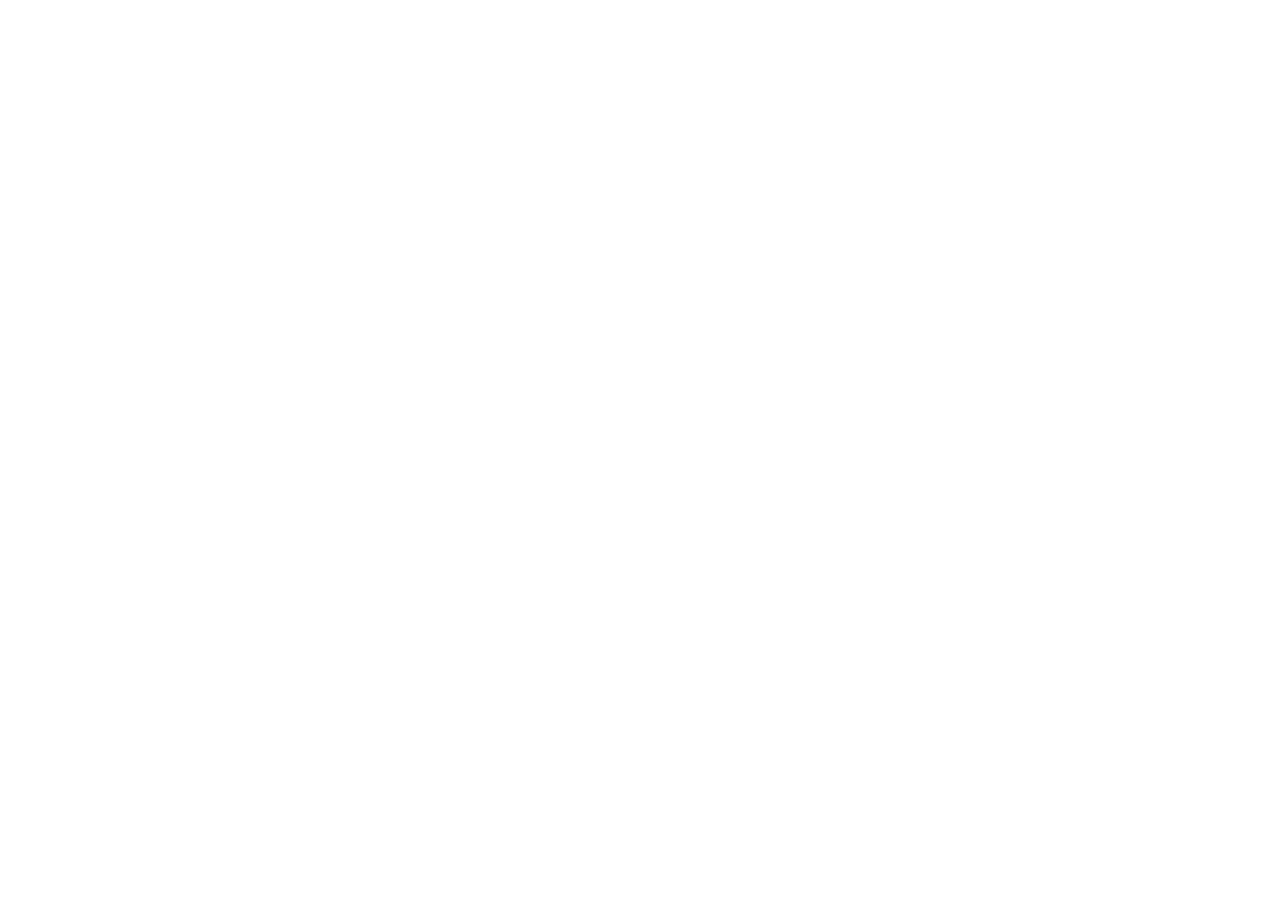
==== index.html @ 3aaa31ea "apply" ====
<!doctype html><html lang="en"><head><meta charset="utf-8"/><link rel="icon" href="/portrait-master/favicon.ico"/><meta name="viewport" content="width=device-width,initial-scale=1"/><meta name="theme-color" content="#000000"/><meta name="description" content="Web site created using create-react-app"/><link rel="apple-touch-icon" href="/portrait-master/logo192.png"/><link rel="manifest" href="/portrait-master/manifest.json"/><style>body::-webkit-scrollbar{display:none}</style><title>React App</title><link href="/portrait-master/static/css/2.fb346933.chunk.css" rel="stylesheet"><link href="/portrait-master/static/css/main.d87c5b0f.chunk.css" rel="stylesheet"></head><body><noscript>You need to enable JavaScript to run this app.</noscript><div id="root"></div><script>!function(e){function t(t){for(var n,a,l=t[0],p=t[1],i=t[2],c=0,s=[];c<l.length;c++)a=l[c],Object.prototype.hasOwnProperty.call(o,a)&&o[a]&&s.push(o[a][0]),o[a]=0;for(n in p)Object.prototype.hasOwnProperty.call(p,n)&&(e[n]=p[n]);for(f&&f(t);s.length;)s.shift()();return u.push.apply(u,i||[]),r()}function r(){for(var e,t=0;t<u.length;t++){for(var r=u[t],n=!0,l=1;l<r.length;l++){var p=r[l];0!==o[p]&&(n=!1)}n&&(u.splice(t--,1),e=a(a.s=r[0]))}return e}var n={},o={1:0},u=[];function a(t){if(n[t])return n[t].exports;var r=n[t]={i:t,l:!1,exports:{}};return e[t].call(r.exports,r,r.exports,a),r.l=!0,r.exports}a.m=e,a.c=n,a.d=function(e,t,r){a.o(e,t)||Object.defineProperty(e,t,{enumerable:!0,get:r})},a.r=function(e){"undefined"!=typeof Symbol&&Symbol.toStringTag&&Object.defineProperty(e,Symbol.toStringTag,{value:"Module"}),Object.defineProperty(e,"__esModule",{value:!0})},a.t=function(e,t){if(1&t&&(e=a(e)),8&t)return e;if(4&t&&"object"==typeof e&&e&&e.__esModule)return e;var r=Object.create(null);if(a.r(r),Object.defineProperty(r,"default",{enumerable:!0,value:e}),2&t&&"string"!=typeof e)for(var n in e)a.d(r,n,function(t){return e[t]}.bind(null,n));return r},a.n=function(e){var t=e&&e.__esModule?function(){return e.default}:function(){return e};return a.d(t,"a",t),t},a.o=function(e,t){return Object.prototype.hasOwnProperty.call(e,t)},a.p="/portrait-master/";var l=this["webpackJsonpreact-template"]=this["webpackJsonpreact-template"]||[],p=l.push.bind(l);l.push=t,l=l.slice();for(var i=0;i<l.length;i++)t(l[i]);var f=p;r()}([])</script><script src="/portrait-master/static/js/2.a235902c.chunk.js"></script><script src="/portrait-master/static/js/main.78b398bf.chunk.js"></script></body></html>
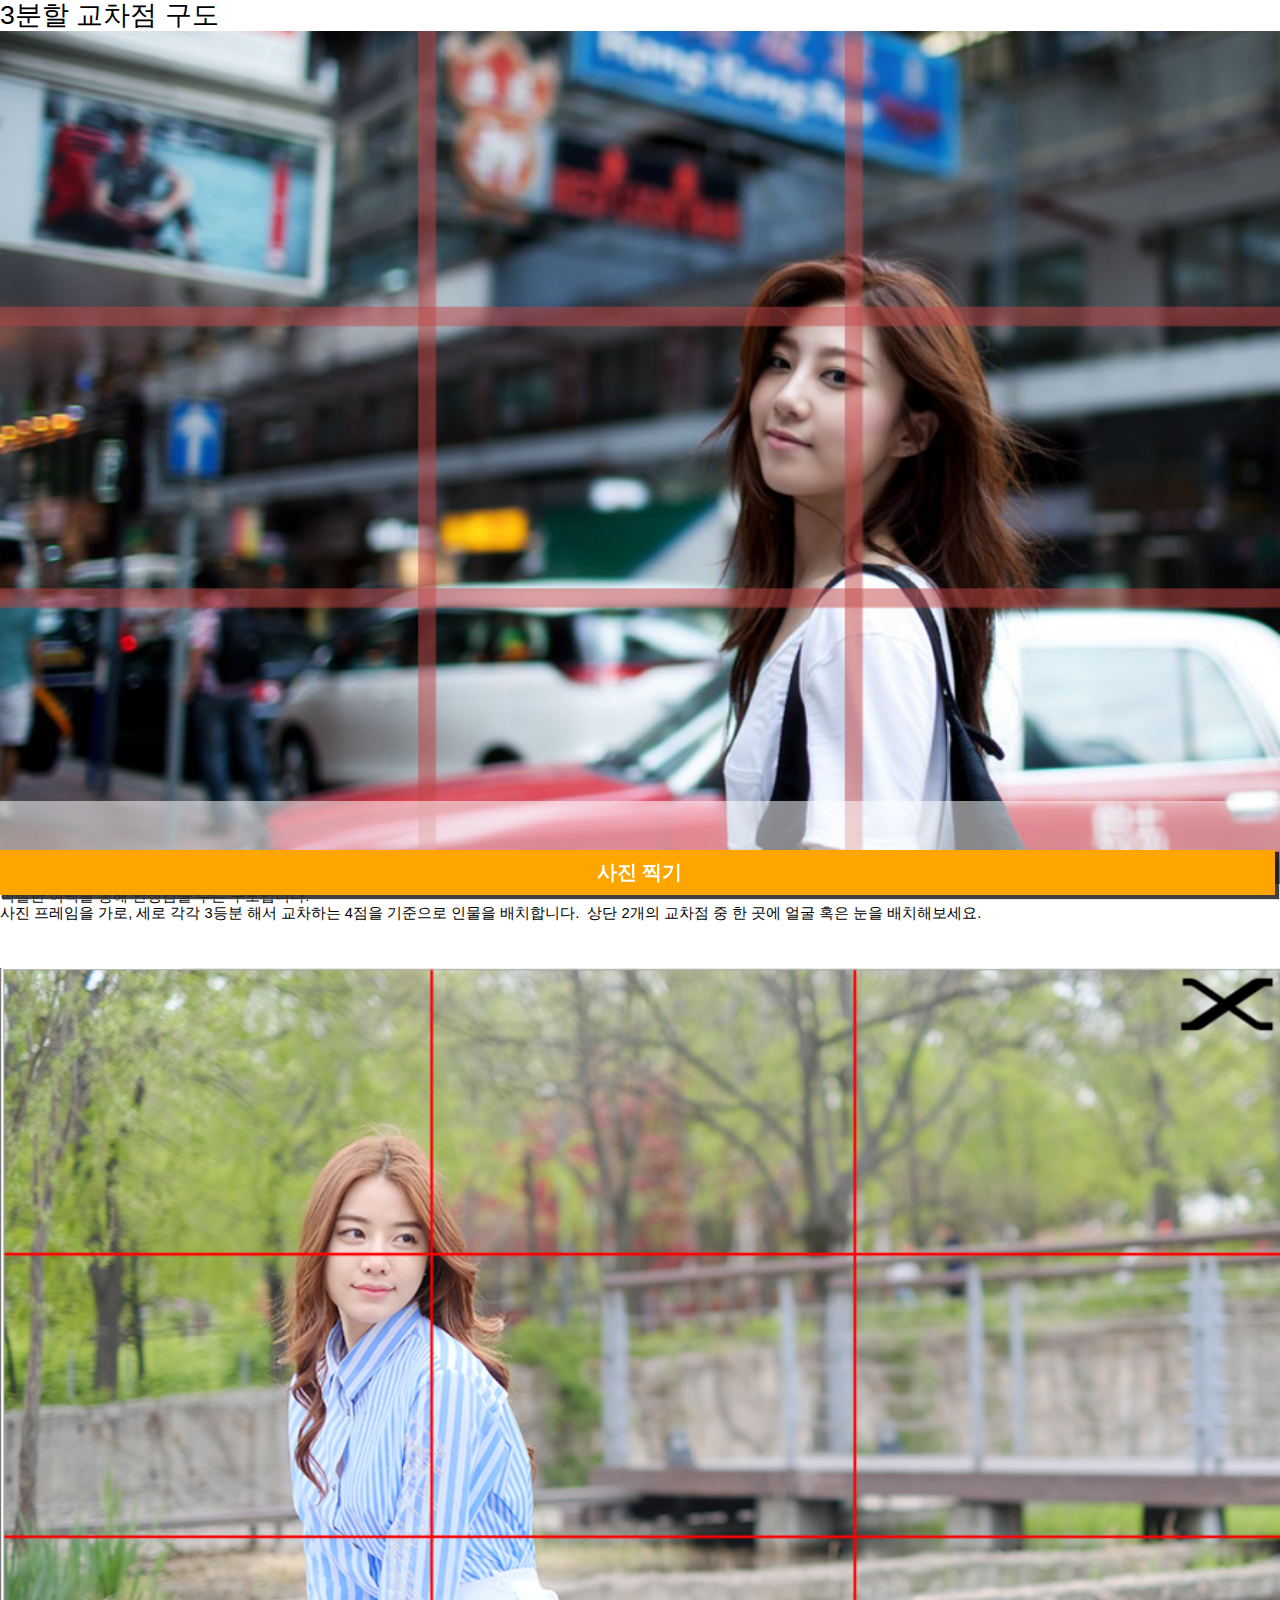
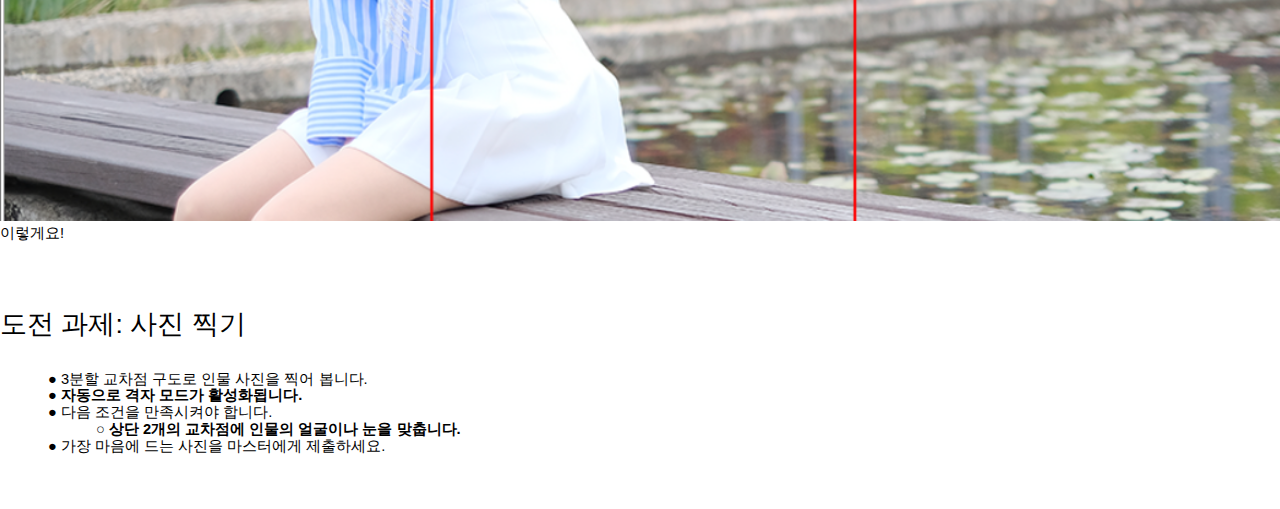
==== commit c8f8884a: "update" ====
--- a/index.html
+++ b/index.html
@@ -1 +1 @@
-<!doctype html><html lang="en"><head><meta charset="utf-8"/><link rel="icon" href="/portrait-master/favicon.ico"/><meta name="viewport" content="width=device-width,initial-scale=1"/><meta name="theme-color" content="#000000"/><meta name="description" content="Web site created using create-react-app"/><link rel="apple-touch-icon" href="/portrait-master/logo192.png"/><link rel="manifest" href="/portrait-master/manifest.json"/><style>body::-webkit-scrollbar{display:none}</style><title>React App</title><link href="/portrait-master/static/css/2.fb346933.chunk.css" rel="stylesheet"><link href="/portrait-master/static/css/main.d87c5b0f.chunk.css" rel="stylesheet"></head><body><noscript>You need to enable JavaScript to run this app.</noscript><div id="root"></div><script>!function(e){function t(t){for(var n,a,l=t[0],p=t[1],i=t[2],c=0,s=[];c<l.length;c++)a=l[c],Object.prototype.hasOwnProperty.call(o,a)&&o[a]&&s.push(o[a][0]),o[a]=0;for(n in p)Object.prototype.hasOwnProperty.call(p,n)&&(e[n]=p[n]);for(f&&f(t);s.length;)s.shift()();return u.push.apply(u,i||[]),r()}function r(){for(var e,t=0;t<u.length;t++){for(var r=u[t],n=!0,l=1;l<r.length;l++){var p=r[l];0!==o[p]&&(n=!1)}n&&(u.splice(t--,1),e=a(a.s=r[0]))}return e}var n={},o={1:0},u=[];function a(t){if(n[t])return n[t].exports;var r=n[t]={i:t,l:!1,exports:{}};return e[t].call(r.exports,r,r.exports,a),r.l=!0,r.exports}a.m=e,a.c=n,a.d=function(e,t,r){a.o(e,t)||Object.defineProperty(e,t,{enumerable:!0,get:r})},a.r=function(e){"undefined"!=typeof Symbol&&Symbol.toStringTag&&Object.defineProperty(e,Symbol.toStringTag,{value:"Module"}),Object.defineProperty(e,"__esModule",{value:!0})},a.t=function(e,t){if(1&t&&(e=a(e)),8&t)return e;if(4&t&&"object"==typeof e&&e&&e.__esModule)return e;var r=Object.create(null);if(a.r(r),Object.defineProperty(r,"default",{enumerable:!0,value:e}),2&t&&"string"!=typeof e)for(var n in e)a.d(r,n,function(t){return e[t]}.bind(null,n));return r},a.n=function(e){var t=e&&e.__esModule?function(){return e.default}:function(){return e};return a.d(t,"a",t),t},a.o=function(e,t){return Object.prototype.hasOwnProperty.call(e,t)},a.p="/portrait-master/";var l=this["webpackJsonpreact-template"]=this["webpackJsonpreact-template"]||[],p=l.push.bind(l);l.push=t,l=l.slice();for(var i=0;i<l.length;i++)t(l[i]);var f=p;r()}([])</script><script src="/portrait-master/static/js/2.a235902c.chunk.js"></script><script src="/portrait-master/static/js/main.78b398bf.chunk.js"></script></body></html>+<!doctype html><html lang="en"><head><meta charset="utf-8"/><link rel="icon" href="./favicon.ico"/><meta name="viewport" content="width=device-width,initial-scale=1"/><meta name="theme-color" content="#000000"/><meta name="description" content="Web site created using create-react-app"/><link rel="apple-touch-icon" href="./logo192.png"/><link rel="manifest" href="./manifest.json"/><style>body::-webkit-scrollbar{display:none}</style><title>React App</title><link href="./static/css/2.fb346933.chunk.css" rel="stylesheet"><link href="./static/css/main.0df53f90.chunk.css" rel="stylesheet"></head><body><noscript>You need to enable JavaScript to run this app.</noscript><div id="root"></div><script>!function(e){function t(t){for(var n,l,a=t[0],p=t[1],f=t[2],c=0,s=[];c<a.length;c++)l=a[c],Object.prototype.hasOwnProperty.call(o,l)&&o[l]&&s.push(o[l][0]),o[l]=0;for(n in p)Object.prototype.hasOwnProperty.call(p,n)&&(e[n]=p[n]);for(i&&i(t);s.length;)s.shift()();return u.push.apply(u,f||[]),r()}function r(){for(var e,t=0;t<u.length;t++){for(var r=u[t],n=!0,a=1;a<r.length;a++){var p=r[a];0!==o[p]&&(n=!1)}n&&(u.splice(t--,1),e=l(l.s=r[0]))}return e}var n={},o={1:0},u=[];function l(t){if(n[t])return n[t].exports;var r=n[t]={i:t,l:!1,exports:{}};return e[t].call(r.exports,r,r.exports,l),r.l=!0,r.exports}l.m=e,l.c=n,l.d=function(e,t,r){l.o(e,t)||Object.defineProperty(e,t,{enumerable:!0,get:r})},l.r=function(e){"undefined"!=typeof Symbol&&Symbol.toStringTag&&Object.defineProperty(e,Symbol.toStringTag,{value:"Module"}),Object.defineProperty(e,"__esModule",{value:!0})},l.t=function(e,t){if(1&t&&(e=l(e)),8&t)return e;if(4&t&&"object"==typeof e&&e&&e.__esModule)return e;var r=Object.create(null);if(l.r(r),Object.defineProperty(r,"default",{enumerable:!0,value:e}),2&t&&"string"!=typeof e)for(var n in e)l.d(r,n,function(t){return e[t]}.bind(null,n));return r},l.n=function(e){var t=e&&e.__esModule?function(){return e.default}:function(){return e};return l.d(t,"a",t),t},l.o=function(e,t){return Object.prototype.hasOwnProperty.call(e,t)},l.p="./";var a=this["webpackJsonpreact-template"]=this["webpackJsonpreact-template"]||[],p=a.push.bind(a);a.push=t,a=a.slice();for(var f=0;f<a.length;f++)t(a[f]);var i=p;r()}([])</script><script src="./static/js/2.4d4bf7a2.chunk.js"></script><script src="./static/js/main.c6b60962.chunk.js"></script></body></html>--- a/static/css/2.fb346933.chunk.css
+++ b/static/css/2.fb346933.chunk.css
@@ -0,0 +1,2 @@
+.carousel.carousel-slider .control-arrow,.carousel .control-arrow{transition:all .25s ease-in;opacity:.4;filter:alpha(opacity=40);position:absolute;z-index:2;top:20px;background:none;border:0;font-size:32px;cursor:pointer}.carousel .control-arrow:hover{opacity:1;filter:alpha(opacity=100)}.carousel.carousel-slider .control-arrow:before,.carousel .control-arrow:before{margin:0 5px;display:inline-block;border-top:8px solid transparent;border-bottom:8px solid transparent;content:""}.carousel .control-disabled.control-arrow{opacity:0;filter:alpha(opacity=0);cursor:inherit;display:none}.carousel .control-prev.control-arrow{left:0}.carousel .control-prev.control-arrow:before{border-right:8px solid #fff}.carousel .control-next.control-arrow{right:0}.carousel .control-next.control-arrow:before{border-left:8px solid #fff}.carousel-root{outline:none}.carousel{position:relative;width:100%}.carousel *{box-sizing:border-box}.carousel img{width:100%;display:inline-block;pointer-events:none}.carousel .carousel{position:relative}.carousel .control-arrow{outline:0;border:0;background:none;top:50%;margin-top:-13px;font-size:18px}.carousel .thumbs-wrapper{margin:20px;overflow:hidden}.carousel .thumbs{transition:all .15s ease-in;transform:translateZ(0);position:relative;list-style:none;white-space:nowrap}.carousel .thumb{transition:border .15s ease-in;display:inline-block;margin-right:6px;white-space:nowrap;overflow:hidden;border:3px solid #fff;padding:2px}.carousel .thumb:focus{border:3px solid #ccc;outline:none}.carousel .thumb.selected,.carousel .thumb:hover{border:3px solid #333}.carousel .thumb img{vertical-align:top}.carousel.carousel-slider{position:relative;margin:0;overflow:hidden}.carousel.carousel-slider .control-arrow{top:0;color:#fff;font-size:26px;bottom:0;margin-top:0;padding:5px}.carousel.carousel-slider .control-arrow:hover{background:rgba(0,0,0,.2)}.carousel .slider-wrapper{overflow:hidden;margin:auto;width:100%;transition:height .15s ease-in}.carousel .slider-wrapper.axis-horizontal .slider{-ms-box-orient:horizontal;display:-moz-flex;display:flex}.carousel .slider-wrapper.axis-horizontal .slider .slide{flex-direction:column;flex-flow:column}.carousel .slider-wrapper.axis-vertical{-ms-box-orient:horizontal;display:-moz-flex;display:flex}.carousel .slider-wrapper.axis-vertical .slider{flex-direction:column}.carousel .slider{margin:0;padding:0;position:relative;list-style:none;width:100%}.carousel .slider.animated{transition:all .35s ease-in-out}.carousel .slide{min-width:100%;margin:0;position:relative;text-align:center;background:#000}.carousel .slide img{width:100%;vertical-align:top;border:0}.carousel .slide iframe{display:inline-block;width:calc(100% - 80px);margin:0 40px 40px;border:0}.carousel .slide .legend{transition:all .5s ease-in-out;position:absolute;bottom:40px;left:50%;margin-left:-45%;width:90%;border-radius:10px;background:#000;color:#fff;padding:10px;font-size:12px;text-align:center;opacity:.25;transition:opacity .35s ease-in-out}.carousel .control-dots{position:absolute;bottom:0;margin:10px 0;padding:0;text-align:center;width:100%}@media (min-width:960px){.carousel .control-dots{bottom:0}}.carousel .control-dots .dot{transition:opacity .25s ease-in;opacity:.3;filter:alpha(opacity=30);box-shadow:1px 1px 2px rgba(0,0,0,.9);background:#fff;border-radius:50%;width:8px;height:8px;cursor:pointer;display:inline-block;margin:0 8px}.carousel .control-dots .dot.selected,.carousel .control-dots .dot:hover{opacity:1;filter:alpha(opacity=100)}.carousel .carousel-status{position:absolute;top:0;right:0;padding:5px;font-size:10px;text-shadow:1px 1px 1px rgba(0,0,0,.9);color:#fff}.carousel:hover .slide .legend{opacity:1}
+/*# sourceMappingURL=2.fb346933.chunk.css.map */--- a/static/css/main.0df53f90.chunk.css
+++ b/static/css/main.0df53f90.chunk.css
@@ -0,0 +1,2 @@
+body{margin:0;font-family:-apple-system,BlinkMacSystemFont,"Segoe UI","Roboto","Oxygen","Ubuntu","Cantarell","Fira Sans","Droid Sans","Helvetica Neue",sans-serif;-webkit-font-smoothing:antialiased;-moz-osx-font-smoothing:grayscale}code{font-family:source-code-pro,Menlo,Monaco,Consolas,"Courier New",monospace}.App{text-align:center}.App-logo{height:40vmin;pointer-events:none}@media (prefers-reduced-motion:no-preference){.App-logo{-webkit-animation:App-logo-spin 20s linear infinite;animation:App-logo-spin 20s linear infinite}}.App-header{background-color:#282c34;min-height:100vh;display:flex;flex-direction:column;align-items:center;justify-content:center;font-size:calc(10px + 2vmin);color:#fff}.App-link{color:#61dafb}@-webkit-keyframes App-logo-spin{0%{transform:rotate(0deg)}to{transform:rotate(1turn)}}@keyframes App-logo-spin{0%{transform:rotate(0deg)}to{transform:rotate(1turn)}}.SimpleCaptureImageList{display:flex;overflow:auto}.SimpleCaptureImageList::-webkit-scrollbar{display:none}.MainSceneRoot{width:100%;background-color:#fff}.MainSceneRoot::-webkit-scrollbar{display:none}.CameraCaptureEffect{position:fixed;height:100%;width:100%;left:0;top:0;background:#fff;opacity:1;display:none}.CameraCaptureAnimation{display:block;-webkit-animation:CameraCaptureAnimationKeyframe 1s linear;animation:CameraCaptureAnimationKeyframe 1s linear}@-webkit-keyframes CameraCaptureAnimationKeyframe{0%{opacity:1;display:block}to{opacity:0;display:none}}@keyframes CameraCaptureAnimationKeyframe{0%{opacity:1;display:block}to{opacity:0;display:none}}ol,ul{margin:0;padding:0;list-style:none}::-webkit-scrollbar{display:none}.gridView-filter-content{overflow:hidden;overflow-y:scroll;margin-top:18px;max-height:calc(100vh - 150px)}.gridView-play_quest{display:flex;flex-wrap:wrap;padding:0 1%}.gridView-play_quest li{width:185px;height:185px;margin:0 1.6% 24px;text-align:center}.gridView-play_quest_thumb{position:relative;width:auto;max-width:185px;height:185px;margin:0 auto}.gridView-play_quest_thumb_img{position:absolute;width:100%;left:0;top:0}.gridView-play_quest_thumb_is_selected_img{position:absolute;width:100%;left:0;top:0;-webkit-filter:brightness(150%) grayscale(80%);filter:brightness(150%) grayscale(80%)}.gridView-play_quest_thumb-check{position:absolute;width:30%;height:auto;left:80%;top:85%;opacity:.8;transform:translate(-50%,-50%)}.gridView-play_quest_thumb_check{position:absolute;width:20px;height:20px;margin:0}.gridView-play_quest_thumb_check img{position:absolute;width:auto;height:100%;transform:translateY(-200%)}.gridView-play_quest_label{display:block;margin:12px 0 0;font-size:9px;line-height:1.2;color:#fff}.simple_capture_left_title{position:absolute;left:0}.simple_capture_right_title{position:absolute;top:2px;right:10px;height:20px}.quest_main_button{position:fixed;bottom:5px;left:0;right:5px;height:45px;background-color:orange;box-shadow:3px 3px 1px 1px rgba(0,0,0,.75)}.quest_main_button span{height:12px;padding:1px 2px 0;margin:0 0 0 3px;font-size:20px;font-family:"NanumSquareRound";line-height:2.2;text-align:center;border-radius:3px;font-weight:700;color:#fff}.quest_main_left_button{position:fixed;bottom:5px;left:2.5%;width:45%;height:45px;background-color:orange;box-shadow:3px 3px 1px 1px rgba(0,0,0,.75)}.quest_main_left_button span{height:12px;padding:1px 2px 0;margin:0 0 0 3px;font-size:20px;font-family:"NanumSquareRound";line-height:2.2;text-align:center;border-radius:3px;font-weight:700;color:#fff}.quest_main_right_button{position:fixed;bottom:5px;left:52.5%;width:45%;height:45px;background-color:orange;box-shadow:3px 3px 1px 1px rgba(0,0,0,.75)}.quest_main_right_button span{height:12px;padding:1px 2px 0;margin:0 0 0 3px;font-size:20px;font-family:"NanumSquareRound";line-height:2.2;text-align:center;border-radius:3px;font-weight:700;color:#fff}.quest_reward_main_button{position:fixed;bottom:5px;left:0;right:5px;height:45px;background-color:orange;box-shadow:3px 3px 1px 1px rgba(0,0,0,.75)}.quest_reward_main_button span{height:12px;padding:1px 2px 0;margin:0 0 0 3px;font-size:16px;font-family:"NanumSquareRound";line-height:1.8;text-align:center;border-radius:3px;font-weight:700;color:#fff}.quest_reward_button{position:absolute;height:35%;top:55%;width:100%;left:0}.quest_reward_button img{position:relative;top:3px;height:70%;width:auto}.quest_reward_button span{position:relative;height:100%;color:#fff;width:100%;left:5px;fontSize:15px;textAlign:center}.lst-kix_caq9dug8t2jg-2>li:before{content:"\0025a0   "}.lst-kix_caq9dug8t2jg-3>li:before{content:"\0025cf   "}.lst-kix_caq9dug8t2jg-1>li:before{content:"\0025cb   "}.lst-kix_caq9dug8t2jg-5>li:before{content:"\0025a0   "}.lst-kix_caq9dug8t2jg-4>li:before{content:"\0025cb   "}ul.lst-kix_caq9dug8t2jg-0,ul.lst-kix_caq9dug8t2jg-1,ul.lst-kix_caq9dug8t2jg-2,ul.lst-kix_caq9dug8t2jg-3,ul.lst-kix_caq9dug8t2jg-4,ul.lst-kix_caq9dug8t2jg-5,ul.lst-kix_caq9dug8t2jg-7{list-style-type:none}.lst-kix_caq9dug8t2jg-6>li:before{content:"\0025cf   "}ul.lst-kix_caq9dug8t2jg-6{list-style-type:none}.lst-kix_caq9dug8t2jg-7>li:before{content:"\0025cb   "}ul.lst-kix_caq9dug8t2jg-8{list-style-type:none}.lst-kix_caq9dug8t2jg-0>li:before{content:"\0025cf   "}.lst-kix_caq9dug8t2jg-8>li:before{content:"\0025a0   "}ol{margin:0}ol,table td,table th{padding:0}.c0{margin-left:36pt;padding-top:0;padding-left:0;padding-bottom:0}.c0,.c5{line-height:1.15;orphans:2;widows:2;text-align:left}.c5{padding-top:20pt;padding-bottom:6pt;page-break-after:avoid}.c2{font-size:11pt}.c2,.c6{color:#000;font-weight:400;text-decoration:none;vertical-align:baseline;font-family:"Arial";font-style:normal}.c6{font-size:20pt}.c1{padding-top:0;padding-bottom:0;line-height:1.15;orphans:2;widows:2;text-align:left;height:11pt}.c8{color:#000;font-weight:700;text-decoration:none;vertical-align:baseline;font-size:11pt;font-family:"Arial";font-style:normal}.c4{padding-top:0;padding-bottom:0;line-height:1.15;orphans:2;widows:2;text-align:left}.c9{margin-left:72pt;padding-left:0}.c3{padding:0;margin:0}.title{color:#000;font-size:26pt;padding-bottom:3pt}.subtitle,.title{padding-top:0;font-family:"Arial";line-height:1.15;page-break-after:avoid;orphans:2;widows:2;text-align:left}.subtitle{color:#666;font-size:15pt;padding-bottom:16pt}.imageSpan{overflow:hidden;display:inline-block;border:0 solid #000;width:100%;height:auto}.imageStyle{width:100%;height:auto;margin:0}li,p{color:#000;font-size:11pt;font-family:"Arial"}p{margin:0}.title_text{color:#000;font-size:20pt;font-family:"Arial";line-height:1.15;page-break-after:avoid;text-align:left}h2{padding-top:18pt;color:#000;font-size:16pt;padding-bottom:6pt}h2,h3{font-family:"Arial";line-height:1.15;page-break-after:avoid;orphans:2;widows:2;text-align:left}h3{padding-top:16pt;color:#434343;font-size:14pt;padding-bottom:4pt}h4{padding-top:14pt;font-size:12pt}h4,h5{color:#666;padding-bottom:4pt;font-family:"Arial";line-height:1.15;page-break-after:avoid;orphans:2;widows:2;text-align:left}h5,h6{padding-top:12pt;font-size:11pt}h6{color:#666;padding-bottom:4pt;font-family:"Arial";line-height:1.15;page-break-after:avoid;font-style:italic;orphans:2;widows:2;text-align:left}.appbar_title_text{position:absolute;left:15px;font-size:33px;text-shadow:2px 2px #000;text-shadow:2px 2px #000,-1px -1px 0 #000,1px -1px 0 #000,-1px 1px 0 #000,1px 1px 0 #000;color:#fff}.appbar_quest_title_text{position:absolute;left:40px;font-size:33px;color:#fff}.appbar_title_img_arrow{position:absolute;left:2px;top:6px;height:28px;width:auto}.appbar_search_icon{right:16%}.appbar_rank_icon,.appbar_search_icon{position:absolute;width:10%;height:auto}.appbar_rank_icon{right:5%}.appbar_menu_icon{position:absolute;right:5%;width:10%;height:auto}
+/*# sourceMappingURL=main.0df53f90.chunk.css.map */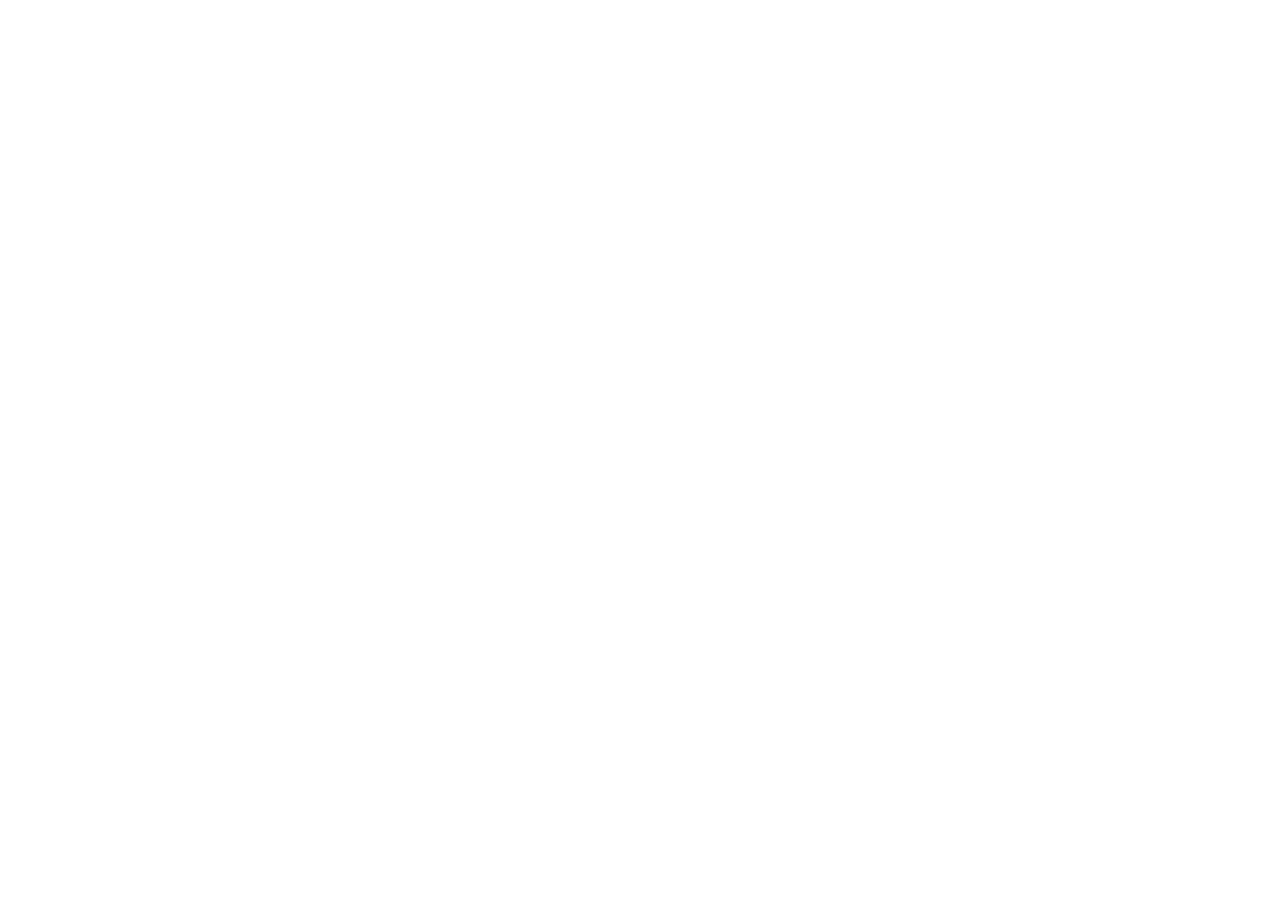
==== commit dd892f5c: "update" ====
--- a/index.html
+++ b/index.html
@@ -1 +1 @@
-<!doctype html><html lang="en"><head><meta charset="utf-8"/><link rel="icon" href="./favicon.ico"/><meta name="viewport" content="width=device-width,initial-scale=1"/><meta name="theme-color" content="#000000"/><meta name="description" content="Web site created using create-react-app"/><link rel="apple-touch-icon" href="./logo192.png"/><link rel="manifest" href="./manifest.json"/><style>body::-webkit-scrollbar{display:none}</style><title>React App</title><link href="./static/css/2.fb346933.chunk.css" rel="stylesheet"><link href="./static/css/main.0df53f90.chunk.css" rel="stylesheet"></head><body><noscript>You need to enable JavaScript to run this app.</noscript><div id="root"></div><script>!function(e){function t(t){for(var n,l,a=t[0],p=t[1],f=t[2],c=0,s=[];c<a.length;c++)l=a[c],Object.prototype.hasOwnProperty.call(o,l)&&o[l]&&s.push(o[l][0]),o[l]=0;for(n in p)Object.prototype.hasOwnProperty.call(p,n)&&(e[n]=p[n]);for(i&&i(t);s.length;)s.shift()();return u.push.apply(u,f||[]),r()}function r(){for(var e,t=0;t<u.length;t++){for(var r=u[t],n=!0,a=1;a<r.length;a++){var p=r[a];0!==o[p]&&(n=!1)}n&&(u.splice(t--,1),e=l(l.s=r[0]))}return e}var n={},o={1:0},u=[];function l(t){if(n[t])return n[t].exports;var r=n[t]={i:t,l:!1,exports:{}};return e[t].call(r.exports,r,r.exports,l),r.l=!0,r.exports}l.m=e,l.c=n,l.d=function(e,t,r){l.o(e,t)||Object.defineProperty(e,t,{enumerable:!0,get:r})},l.r=function(e){"undefined"!=typeof Symbol&&Symbol.toStringTag&&Object.defineProperty(e,Symbol.toStringTag,{value:"Module"}),Object.defineProperty(e,"__esModule",{value:!0})},l.t=function(e,t){if(1&t&&(e=l(e)),8&t)return e;if(4&t&&"object"==typeof e&&e&&e.__esModule)return e;var r=Object.create(null);if(l.r(r),Object.defineProperty(r,"default",{enumerable:!0,value:e}),2&t&&"string"!=typeof e)for(var n in e)l.d(r,n,function(t){return e[t]}.bind(null,n));return r},l.n=function(e){var t=e&&e.__esModule?function(){return e.default}:function(){return e};return l.d(t,"a",t),t},l.o=function(e,t){return Object.prototype.hasOwnProperty.call(e,t)},l.p="./";var a=this["webpackJsonpreact-template"]=this["webpackJsonpreact-template"]||[],p=a.push.bind(a);a.push=t,a=a.slice();for(var f=0;f<a.length;f++)t(a[f]);var i=p;r()}([])</script><script src="./static/js/2.4d4bf7a2.chunk.js"></script><script src="./static/js/main.c6b60962.chunk.js"></script></body></html>+<!doctype html><html lang="en"><head><meta charset="utf-8"/><link rel="icon" href="/portrait-master/favicon.ico"/><meta name="viewport" content="width=device-width,initial-scale=1"/><meta name="theme-color" content="#000000"/><meta name="description" content="Web site created using create-react-app"/><link rel="apple-touch-icon" href="/portrait-master/logo192.png"/><link rel="manifest" href="/portrait-master/manifest.json"/><style>body::-webkit-scrollbar{display:none}</style><title>React App</title><link href="/portrait-master/static/css/2.fb346933.chunk.css" rel="stylesheet"><link href="/portrait-master/static/css/main.566827b4.chunk.css" rel="stylesheet"></head><body><noscript>You need to enable JavaScript to run this app.</noscript><div id="root"></div><script>!function(e){function t(t){for(var n,a,l=t[0],p=t[1],i=t[2],c=0,s=[];c<l.length;c++)a=l[c],Object.prototype.hasOwnProperty.call(o,a)&&o[a]&&s.push(o[a][0]),o[a]=0;for(n in p)Object.prototype.hasOwnProperty.call(p,n)&&(e[n]=p[n]);for(f&&f(t);s.length;)s.shift()();return u.push.apply(u,i||[]),r()}function r(){for(var e,t=0;t<u.length;t++){for(var r=u[t],n=!0,l=1;l<r.length;l++){var p=r[l];0!==o[p]&&(n=!1)}n&&(u.splice(t--,1),e=a(a.s=r[0]))}return e}var n={},o={1:0},u=[];function a(t){if(n[t])return n[t].exports;var r=n[t]={i:t,l:!1,exports:{}};return e[t].call(r.exports,r,r.exports,a),r.l=!0,r.exports}a.m=e,a.c=n,a.d=function(e,t,r){a.o(e,t)||Object.defineProperty(e,t,{enumerable:!0,get:r})},a.r=function(e){"undefined"!=typeof Symbol&&Symbol.toStringTag&&Object.defineProperty(e,Symbol.toStringTag,{value:"Module"}),Object.defineProperty(e,"__esModule",{value:!0})},a.t=function(e,t){if(1&t&&(e=a(e)),8&t)return e;if(4&t&&"object"==typeof e&&e&&e.__esModule)return e;var r=Object.create(null);if(a.r(r),Object.defineProperty(r,"default",{enumerable:!0,value:e}),2&t&&"string"!=typeof e)for(var n in e)a.d(r,n,function(t){return e[t]}.bind(null,n));return r},a.n=function(e){var t=e&&e.__esModule?function(){return e.default}:function(){return e};return a.d(t,"a",t),t},a.o=function(e,t){return Object.prototype.hasOwnProperty.call(e,t)},a.p="/portrait-master/";var l=this["webpackJsonpreact-template"]=this["webpackJsonpreact-template"]||[],p=l.push.bind(l);l.push=t,l=l.slice();for(var i=0;i<l.length;i++)t(l[i]);var f=p;r()}([])</script><script src="/portrait-master/static/js/2.4d4bf7a2.chunk.js"></script><script src="/portrait-master/static/js/main.d021aedd.chunk.js"></script></body></html>